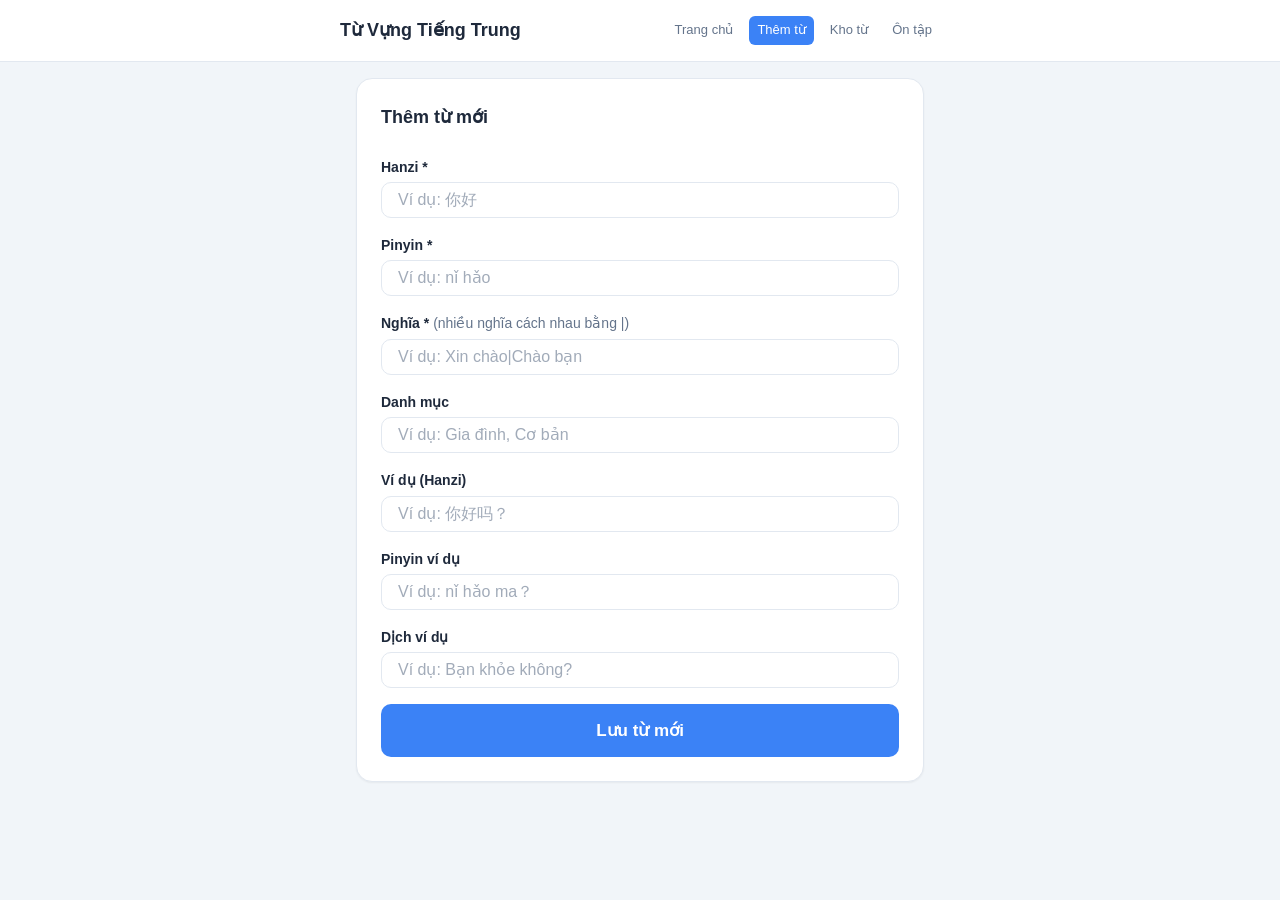
==== pages/add-word.html @ ac2c96d5 "first commit" ====
<!DOCTYPE html>
<html lang="vi">
<head>
  <meta charset="UTF-8">
  <meta name="viewport" content="width=device-width, initial-scale=1.0">
  <title>Thêm từ mới - Từ Vựng Tiếng Trung</title>
  <link rel="stylesheet" href="../css/style.css">
</head>
<body>

  <header class="header">
    <div class="header__inner">
        <a href="../index.html" class="header__title">Từ Vựng Tiếng Trung</a>
      <nav class="header__nav">
        <a href="../index.html">Trang chủ</a>
        <a href="add-word.html" class="active">Thêm từ</a>
        <a href="vocabulary.html">Kho từ</a>
        <a href="review.html">Ôn tập</a>
      </nav>
    </div>
  </header>

  <main class="container">
    <div class="card">
      <h2 style="margin-bottom: var(--space-lg); font-size: 1.125rem;">Thêm từ mới</h2>

      <form id="add-form" autocomplete="off">
        <div class="form-group">
          <label class="form-label" for="hanzi">Hanzi *</label>
          <input class="form-input" type="text" id="hanzi" placeholder="Ví dụ: 你好" required>
        </div>
        <div class="form-group">
          <label class="form-label" for="pinyin">Pinyin *</label>
          <input class="form-input" type="text" id="pinyin" placeholder="Ví dụ: nǐ hǎo" required>
        </div>
        <div class="form-group">
          <label class="form-label" for="meaning">Nghĩa * <span style="font-weight:400;color:var(--text-secondary);">(nhiều nghĩa cách nhau bằng |)</span></label>
          <input class="form-input" type="text" id="meaning" placeholder="Ví dụ: Xin chào|Chào bạn" required>
        </div>
        <div class="form-group">
          <label class="form-label" for="category">Danh mục</label>
          <input class="form-input" type="text" id="category" placeholder="Ví dụ: Gia đình, Cơ bản" list="category-list">
          <datalist id="category-list"></datalist>
        </div>
        <div class="form-group">
          <label class="form-label" for="example">Ví dụ (Hanzi)</label>
          <input class="form-input" type="text" id="example" placeholder="Ví dụ: 你好吗？">
        </div>
        <div class="form-group">
          <label class="form-label" for="examplePinyin">Pinyin ví dụ</label>
          <input class="form-input" type="text" id="examplePinyin" placeholder="Ví dụ: nǐ hǎo ma？">
        </div>
        <div class="form-group">
          <label class="form-label" for="exampleMeaning">Dịch ví dụ</label>
          <input class="form-input" type="text" id="exampleMeaning" placeholder="Ví dụ: Bạn khỏe không?">
        </div>

        <button type="submit" class="btn btn--primary btn--block btn--lg" id="submit-btn">
          Lưu từ mới
        </button>
      </form>
    </div>
  </main>

  <div id="toast-container"></div>
  <div id="loading" class="loading"><div class="loading__spinner"></div></div>

  <script src="../js/config.js"></script>
  <script src="../js/utils.js"></script>
  <script src="../js/api.js"></script>
  <script>
    /**
     * Add Word - Thêm từ mới
     */
    var form = document.getElementById('add-form');

    // Tải danh sách category có sẵn để gợi ý
    async function loadCategories() {
      try {
        var res = await API.getCategories();
        var cats = res.categories || [];
        var datalist = document.getElementById('category-list');
        cats.forEach(function(cat) {
          var opt = document.createElement('option');
          opt.value = cat;
          datalist.appendChild(opt);
        });
      } catch (err) {
        // Không crash nếu load category fail
      }
    }

    form.addEventListener('submit', async function(e) {
      e.preventDefault();

      var word = {
        hanzi: document.getElementById('hanzi').value.trim(),
        pinyin: document.getElementById('pinyin').value.trim(),
        meaning: document.getElementById('meaning').value.trim(),
        category: document.getElementById('category').value.trim(),
        example: document.getElementById('example').value.trim(),
        examplePinyin: document.getElementById('examplePinyin').value.trim(),
        exampleMeaning: document.getElementById('exampleMeaning').value.trim(),
      };

      if (!word.hanzi || !word.pinyin || !word.meaning) {
        showToast('Vui lòng nhập Hanzi, Pinyin và Nghĩa', 'error');
        return;
      }

      var submitBtn = document.getElementById('submit-btn');
      submitBtn.disabled = true;
      showLoading();

      try {
        await API.createWord(word);
        showToast('Đã thêm từ mới!', 'success');
        form.reset();
        document.getElementById('hanzi').focus();
        // Reload categories để có category vừa thêm
        loadCategories();
      } catch (err) {
        showToast('Lỗi khi lưu: ' + err.message, 'error');
      } finally {
        submitBtn.disabled = false;
        hideLoading();
      }
    });

    loadCategories();
  </script>

</body>
</html>
---- css/style.css ----
/**
 * Style.css - Base Styles
 * Color palette: Trắng + Xanh nhạt
 * Card bo góc, responsive, toast, loading
 */

/* ── Reset & Base ── */

*,
*::before,
*::after {
  margin: 0;
  padding: 0;
  box-sizing: border-box;
}

:root {
  /* Colors */
  --primary: #3B82F6;
  --primary-light: #DBEAFE;
  --primary-dark: #2563EB;
  --bg: #F1F5F9;
  --card: #FFFFFF;
  --text: #1E293B;
  --text-secondary: #64748B;
  --border: #E2E8F0;
  --success: #22C55E;
  --success-light: #DCFCE7;
  --danger: #EF4444;
  --danger-light: #FEE2E2;
  --warning: #F59E0B;
  --warning-light: #FEF3C7;
  --star: #FBBF24;

  /* Spacing */
  --space-xs: 4px;
  --space-sm: 8px;
  --space-md: 16px;
  --space-lg: 24px;
  --space-xl: 32px;
  --space-2xl: 48px;

  /* Radius */
  --radius-sm: 6px;
  --radius-md: 10px;
  --radius-lg: 16px;

  /* Shadow */
  --shadow-sm: 0 1px 2px rgba(0, 0, 0, 0.05);
  --shadow-md: 0 2px 8px rgba(0, 0, 0, 0.08);
  --shadow-lg: 0 4px 16px rgba(0, 0, 0, 0.1);
}

html {
  font-size: 16px;
  -webkit-text-size-adjust: 100%;
}

body {
  font-family: -apple-system, BlinkMacSystemFont, 'Segoe UI', Roboto, 'Helvetica Neue', Arial, sans-serif;
  background-color: var(--bg);
  color: var(--text);
  line-height: 1.6;
  min-height: 100vh;
}

a {
  color: var(--primary);
  text-decoration: none;
}

a:hover {
  text-decoration: underline;
}

/* ── Layout ── */

.container {
  max-width: 600px;
  margin: 0 auto;
  padding: var(--space-md);
}

/* ── Header / Nav ── */

.header {
  background: var(--card);
  border-bottom: 1px solid var(--border);
  padding: var(--space-md);
  position: sticky;
  top: 0;
  z-index: 100;
}

.header__inner {
  max-width: 600px;
  margin: 0 auto;
  display: flex;
  align-items: center;
  justify-content: space-between;
}

.header__title {
  font-size: 1.125rem;
  font-weight: 700;
  color: var(--text);
}

.header__nav {
  display: flex;
  gap: var(--space-sm);
}

.header__nav a {
  font-size: 0.8125rem;
  padding: var(--space-xs) var(--space-sm);
  border-radius: var(--radius-sm);
  color: var(--text-secondary);
  transition: background 0.15s, color 0.15s;
}

.header__nav a:hover {
  background: var(--primary-light);
  color: var(--primary);
  text-decoration: none;
}

.header__nav a.active {
  background: var(--primary);
  color: white;
}

/* ── Card ── */

.card {
  background: var(--card);
  border-radius: var(--radius-lg);
  box-shadow: var(--shadow-sm);
  padding: var(--space-lg);
  margin-bottom: var(--space-md);
  border: 1px solid var(--border);
}

/* ── Button ── */

.btn {
  display: inline-flex;
  align-items: center;
  justify-content: center;
  gap: var(--space-xs);
  padding: var(--space-sm) var(--space-lg);
  border: none;
  border-radius: var(--radius-md);
  font-size: 0.9375rem;
  font-weight: 600;
  cursor: pointer;
  transition: background 0.15s, transform 0.1s, opacity 0.15s;
  text-decoration: none;
}

.btn:active {
  transform: scale(0.97);
}

.btn:disabled {
  opacity: 0.5;
  cursor: not-allowed;
}

.btn--primary {
  background: var(--primary);
  color: white;
}

.btn--primary:hover {
  background: var(--primary-dark);
  text-decoration: none;
}

.btn--success {
  background: var(--success);
  color: white;
}

.btn--success:hover {
  background: #16A34A;
}

.btn--danger {
  background: var(--danger);
  color: white;
}

.btn--danger:hover {
  background: #DC2626;
}

.btn--outline {
  background: transparent;
  border: 1.5px solid var(--border);
  color: var(--text);
}

.btn--outline:hover {
  border-color: var(--primary);
  color: var(--primary);
  text-decoration: none;
}

.btn--ghost {
  background: transparent;
  color: var(--text-secondary);
  padding: var(--space-xs);
}

.btn--ghost:hover {
  background: var(--primary-light);
  color: var(--primary);
}

.btn--block {
  display: flex;
  width: 100%;
}

.btn--lg {
  padding: var(--space-md) var(--space-xl);
  font-size: 1.0625rem;
}

.btn--sm {
  padding: var(--space-xs) var(--space-md);
  font-size: 0.8125rem;
}

/* ── Form ── */

.form-group {
  margin-bottom: var(--space-md);
}

.form-label {
  display: block;
  font-size: 0.875rem;
  font-weight: 600;
  color: var(--text);
  margin-bottom: var(--space-xs);
}

.form-input {
  width: 100%;
  padding: var(--space-sm) var(--space-md);
  border: 1.5px solid var(--border);
  border-radius: var(--radius-md);
  font-size: 1rem;
  color: var(--text);
  background: var(--card);
  transition: border-color 0.15s;
  outline: none;
}

.form-input:focus {
  border-color: var(--primary);
}

.form-input::placeholder {
  color: var(--text-secondary);
  opacity: 0.6;
}

textarea.form-input {
  resize: vertical;
  min-height: 80px;
}

/* ── Dashboard Stats ── */

.stats {
  display: grid;
  grid-template-columns: 1fr 1fr;
  gap: var(--space-md);
  margin-bottom: var(--space-lg);
}

.stat-card {
  background: var(--card);
  border-radius: var(--radius-lg);
  padding: var(--space-lg);
  text-align: center;
  border: 1px solid var(--border);
}

.stat-card__number {
  font-size: 2rem;
  font-weight: 700;
  color: var(--primary);
}

.stat-card__label {
  font-size: 0.8125rem;
  color: var(--text-secondary);
  margin-top: var(--space-xs);
}

/* ── Action Buttons Grid ── */

.actions {
  display: flex;
  flex-direction: column;
  gap: var(--space-md);
}

/* ── Star / Favorite ── */

.star-btn {
  background: none;
  border: none;
  cursor: pointer;
  font-size: 1.25rem;
  padding: 2px;
  transition: transform 0.15s;
  line-height: 1;
}

.star-btn:hover {
  transform: scale(1.2);
}

.star-btn--active {
  color: var(--star);
}

.star-btn--inactive {
  color: var(--border);
}

/* ── Flashcard ── */

.flashcard {
  background: var(--card);
  border-radius: var(--radius-lg);
  border: 1px solid var(--border);
  padding: var(--space-2xl) var(--space-lg);
  text-align: center;
  min-height: 280px;
  display: flex;
  flex-direction: column;
  align-items: center;
  justify-content: center;
  cursor: pointer;
  transition: transform 0.2s, box-shadow 0.2s;
  user-select: none;
}

.flashcard:hover {
  box-shadow: var(--shadow-md);
}

.flashcard__hanzi {
  font-size: 3.5rem;
  font-weight: 700;
  color: var(--text);
  margin-bottom: var(--space-md);
}

.flashcard__pinyin {
  font-size: 1.5rem;
  color: var(--primary);
  margin-bottom: var(--space-sm);
}

.flashcard__meaning {
  font-size: 1.25rem;
  color: var(--text);
  margin-bottom: var(--space-md);
}

.flashcard__example {
  font-size: 0.9375rem;
  color: var(--text-secondary);
  line-height: 1.5;
}

.flashcard__hint {
  font-size: 0.8125rem;
  color: var(--text-secondary);
  margin-top: var(--space-lg);
  opacity: 0.6;
}

/* ── Review Buttons ── */

.review-actions {
  display: flex;
  gap: var(--space-md);
  margin-top: var(--space-lg);
}

.review-actions .btn {
  flex: 1;
}

/* ── Search ── */

.search-bar {
  position: relative;
  margin-bottom: var(--space-md);
}

.search-bar__input {
  width: 100%;
  padding: var(--space-sm) var(--space-md);
  padding-left: 36px;
  border: 1.5px solid var(--border);
  border-radius: var(--radius-md);
  font-size: 0.9375rem;
  outline: none;
  background: var(--card);
  transition: border-color 0.15s;
}

.search-bar__input:focus {
  border-color: var(--primary);
}

.search-bar__icon {
  position: absolute;
  left: 10px;
  top: 50%;
  transform: translateY(-50%);
  color: var(--text-secondary);
  font-size: 0.875rem;
  pointer-events: none;
}

/* ── Word List ── */

.word-list {
  display: flex;
  flex-direction: column;
  gap: var(--space-sm);
}

.word-item {
  background: var(--card);
  border: 1px solid var(--border);
  border-radius: var(--radius-md);
  padding: var(--space-md);
  display: flex;
  align-items: center;
  gap: var(--space-md);
  transition: box-shadow 0.15s;
}

.word-item:hover {
  box-shadow: var(--shadow-sm);
}

.word-item__hanzi {
  font-size: 1.5rem;
  font-weight: 700;
  min-width: 60px;
}

.word-item__info {
  flex: 1;
  min-width: 0;
}

.word-item__pinyin {
  font-size: 0.875rem;
  color: var(--primary);
}

.word-item__meaning {
  font-size: 0.8125rem;
  color: var(--text-secondary);
  white-space: nowrap;
  overflow: hidden;
  text-overflow: ellipsis;
}

.word-item__actions {
  display: flex;
  gap: var(--space-xs);
  align-items: center;
}

/* ── Level Badge ── */

.level-badge {
  display: inline-block;
  padding: 2px 8px;
  border-radius: 999px;
  font-size: 0.6875rem;
  font-weight: 600;
  background: var(--primary-light);
  color: var(--primary-dark);
}

/* ── Empty State ── */

.empty-state {
  text-align: center;
  padding: var(--space-2xl);
  color: var(--text-secondary);
}

.empty-state__icon {
  font-size: 2.5rem;
  margin-bottom: var(--space-md);
  opacity: 0.4;
}

.empty-state__text {
  font-size: 0.9375rem;
}

/* ── Modal ── */

.modal-overlay {
  position: fixed;
  inset: 0;
  background: rgba(0, 0, 0, 0.4);
  display: flex;
  align-items: center;
  justify-content: center;
  z-index: 200;
  opacity: 0;
  pointer-events: none;
  transition: opacity 0.2s;
}

.modal-overlay--visible {
  opacity: 1;
  pointer-events: all;
}

.modal {
  background: var(--card);
  border-radius: var(--radius-lg);
  padding: var(--space-lg);
  width: 90%;
  max-width: 440px;
  max-height: 85vh;
  overflow-y: auto;
  transform: translateY(16px);
  transition: transform 0.2s;
}

.modal-overlay--visible .modal {
  transform: translateY(0);
}

.modal__header {
  display: flex;
  align-items: center;
  justify-content: space-between;
  margin-bottom: var(--space-lg);
}

.modal__title {
  font-size: 1.125rem;
  font-weight: 700;
}

.modal__close {
  background: none;
  border: none;
  font-size: 1.25rem;
  cursor: pointer;
  color: var(--text-secondary);
  padding: var(--space-xs);
}

/* ── Loading ── */

.loading {
  position: fixed;
  inset: 0;
  display: flex;
  align-items: center;
  justify-content: center;
  background: rgba(255, 255, 255, 0.8);
  z-index: 300;
  opacity: 0;
  pointer-events: none;
  transition: opacity 0.2s;
}

.loading--visible {
  opacity: 1;
  pointer-events: all;
}

.loading__spinner {
  width: 36px;
  height: 36px;
  border: 3px solid var(--border);
  border-top-color: var(--primary);
  border-radius: 50%;
  animation: spin 0.7s linear infinite;
}

@keyframes spin {
  to { transform: rotate(360deg); }
}

/* ── Toast ── */

#toast-container {
  position: fixed;
  top: var(--space-md);
  right: var(--space-md);
  z-index: 400;
  display: flex;
  flex-direction: column;
  gap: var(--space-sm);
  pointer-events: none;
}

.toast {
  padding: var(--space-sm) var(--space-md);
  border-radius: var(--radius-md);
  font-size: 0.875rem;
  font-weight: 500;
  color: white;
  box-shadow: var(--shadow-lg);
  opacity: 0;
  transform: translateX(100%);
  transition: opacity 0.3s, transform 0.3s;
  pointer-events: auto;
  max-width: 320px;
}

.toast--show {
  opacity: 1;
  transform: translateX(0);
}

.toast--success {
  background: var(--success);
}

.toast--error {
  background: var(--danger);
}

.toast--info {
  background: var(--primary);
}

/* ── Progress Bar ── */

.progress {
  margin-bottom: var(--space-lg);
}

.progress__text {
  display: flex;
  justify-content: space-between;
  font-size: 0.8125rem;
  color: var(--text-secondary);
  margin-bottom: var(--space-xs);
}

.progress__bar {
  height: 6px;
  background: var(--border);
  border-radius: 3px;
  overflow: hidden;
}

.progress__fill {
  height: 100%;
  background: var(--primary);
  border-radius: 3px;
  transition: width 0.3s;
}

/* ── Category Badge ── */

.category-badge {
  display: inline-block;
  padding: 2px 8px;
  border-radius: 999px;
  font-size: 0.6875rem;
  font-weight: 600;
  background: #F0FDF4;
  color: #15803D;
  border: 1px solid #BBF7D0;
}

/* ── Filter Bar ── */

.filter-bar {
  display: flex;
  gap: var(--space-sm);
  margin-bottom: var(--space-md);
  align-items: stretch;
}

.filter-bar__select {
  width: auto;
  min-width: 140px;
  flex-shrink: 0;
}

/* ── Word Item Detail ── */

.word-item--detail {
  flex-direction: column;
  align-items: stretch;
}

.word-item--detail .word-item__row {
  display: flex;
  align-items: center;
  gap: var(--space-md);
}

.word-item__detail {
  margin-top: var(--space-sm);
  padding-top: var(--space-sm);
  border-top: 1px solid var(--border);
}

.word-detail__example {
  display: flex;
  flex-wrap: wrap;
  gap: var(--space-sm);
  font-size: 0.8125rem;
  line-height: 1.5;
}

.word-detail__example-hanzi {
  font-weight: 600;
}

.word-detail__example-pinyin {
  color: var(--primary);
}

.word-detail__example-meaning {
  color: var(--text-secondary);
}

.word-item__meta {
  display: flex;
  gap: var(--space-sm);
  margin-top: var(--space-xs);
  align-items: center;
}

/* ── Flashcard Transition ── */

.flashcard {
  transition: opacity 0.25s, transform 0.25s;
}

.flashcard--exit {
  opacity: 0;
  transform: translateX(-20px);
}

.flashcard--enter {
  opacity: 0;
  transform: translateX(20px);
}

/* ── Flashcard Input ── */

.flashcard__input {
  width: 100%;
  padding: 10px 14px;
  border: 2px solid var(--border);
  border-radius: var(--radius-md);
  font-size: 1rem;
  text-align: center;
  outline: none;
  transition: border-color 0.2s, background 0.2s;
  margin-bottom: 10px;
}

.flashcard__input:focus {
  border-color: var(--primary);
}

.flashcard__input.input--correct {
  border-color: var(--success);
  background: var(--success-light);
}

.flashcard__input.input--wrong {
  border-color: var(--danger);
  background: var(--danger-light);
}

.flashcard__inputs {
  width: 100%;
  max-width: 300px;
}

.result-label {
  font-size: 0.8125rem;
  font-weight: 600;
  margin-bottom: 4px;
  text-align: left;
  width: 100%;
  max-width: 300px;
}

.result-label--correct { color: var(--success); }
.result-label--wrong { color: var(--danger); }

/* ── Responsive ── */

@media (max-width: 480px) {
  .container {
    padding: var(--space-sm);
  }

  .card {
    padding: var(--space-md);
    border-radius: var(--radius-md);
  }

  .stats {
    grid-template-columns: 1fr 1fr;
    gap: var(--space-sm);
  }

  .flashcard__hanzi {
    font-size: 2.5rem;
  }

  .header__title {
    font-size: 1rem;
  }

  .btn--lg {
    padding: var(--space-md) var(--space-lg);
    font-size: 1rem;
  }

  #toast-container {
    right: var(--space-sm);
    left: var(--space-sm);
  }

  .toast {
    max-width: 100%;
  }

  .filter-bar {
    flex-direction: column;
  }

  .filter-bar__select {
    width: 100%;
  }

  .word-detail__example {
    flex-direction: column;
    gap: 2px;
  }
}
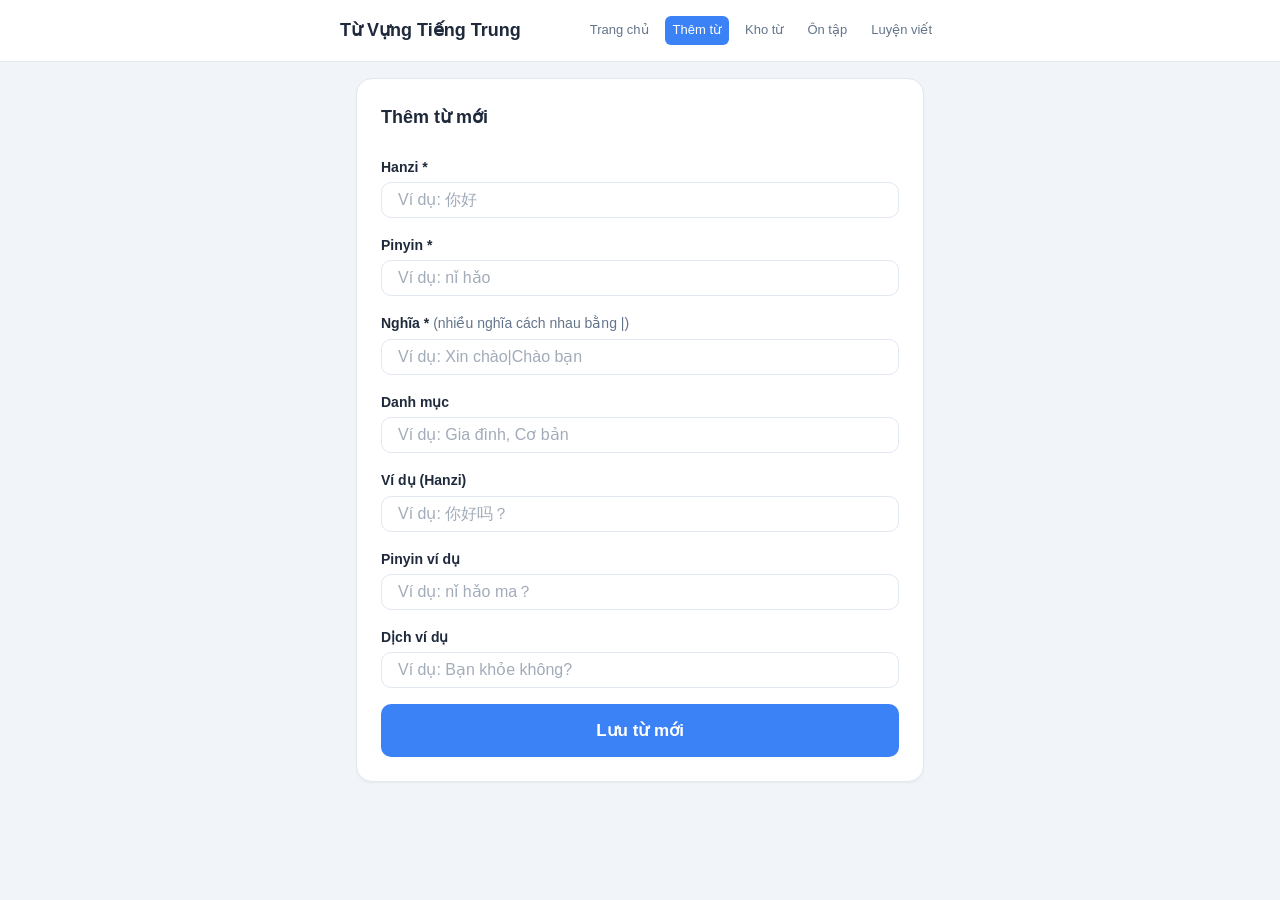
==== commit 1b4bd3c0: "no message" ====
--- a/pages/add-word.html
+++ b/pages/add-word.html
@@ -16,6 +16,7 @@
         <a href="add-word.html" class="active">Thêm từ</a>
         <a href="vocabulary.html">Kho từ</a>
         <a href="review.html">Ôn tập</a>
+        <a href="writing.html">Luyện viết</a>
       </nav>
     </div>
   </header>
--- a/css/style.css
+++ b/css/style.css
@@ -334,6 +334,28 @@
   color: var(--border);
 }
 
+/* ── Speaker Button ── */
+
+.speaker-btn {
+  background: none;
+  border: none;
+  cursor: pointer;
+  font-size: 0.875rem;
+  padding: 2px 4px;
+  opacity: 0.6;
+  transition: opacity 0.15s, transform 0.1s;
+  vertical-align: middle;
+}
+
+.speaker-btn:hover {
+  opacity: 1;
+  transform: scale(1.15);
+}
+
+.speaker-btn:active {
+  transform: scale(0.95);
+}
+
 /* ── Flashcard ── */
 
 .flashcard {
@@ -813,6 +835,53 @@
 .result-label--correct { color: var(--success); }
 .result-label--wrong { color: var(--danger); }
 
+/* ── Writing Practice ── */
+
+.writing__reference {
+  margin-bottom: var(--space-sm);
+}
+
+.writing__reference-hanzi {
+  font-size: 4rem;
+  font-weight: 700;
+  color: var(--text);
+  line-height: 1.2;
+  transition: visibility 0.2s;
+}
+
+.writing__canvas-wrap {
+  display: flex;
+  align-items: center;
+  justify-content: center;
+  padding: var(--space-md);
+}
+
+.writing__canvas {
+  border: 2px solid var(--border);
+  border-radius: var(--radius-md);
+  touch-action: none;
+  cursor: crosshair;
+}
+
+.writing__controls {
+  display: flex;
+  gap: var(--space-md);
+  margin-top: var(--space-lg);
+}
+
+.writing__controls .btn {
+  flex: 1;
+}
+
+.writing__practice-count {
+  font-size: 0.8125rem;
+  color: var(--text-secondary);
+  background: var(--primary-light);
+  padding: var(--space-xs) var(--space-md);
+  border-radius: 999px;
+  display: inline-block;
+}
+
 /* ── Responsive ── */
 
 @media (max-width: 480px) {
